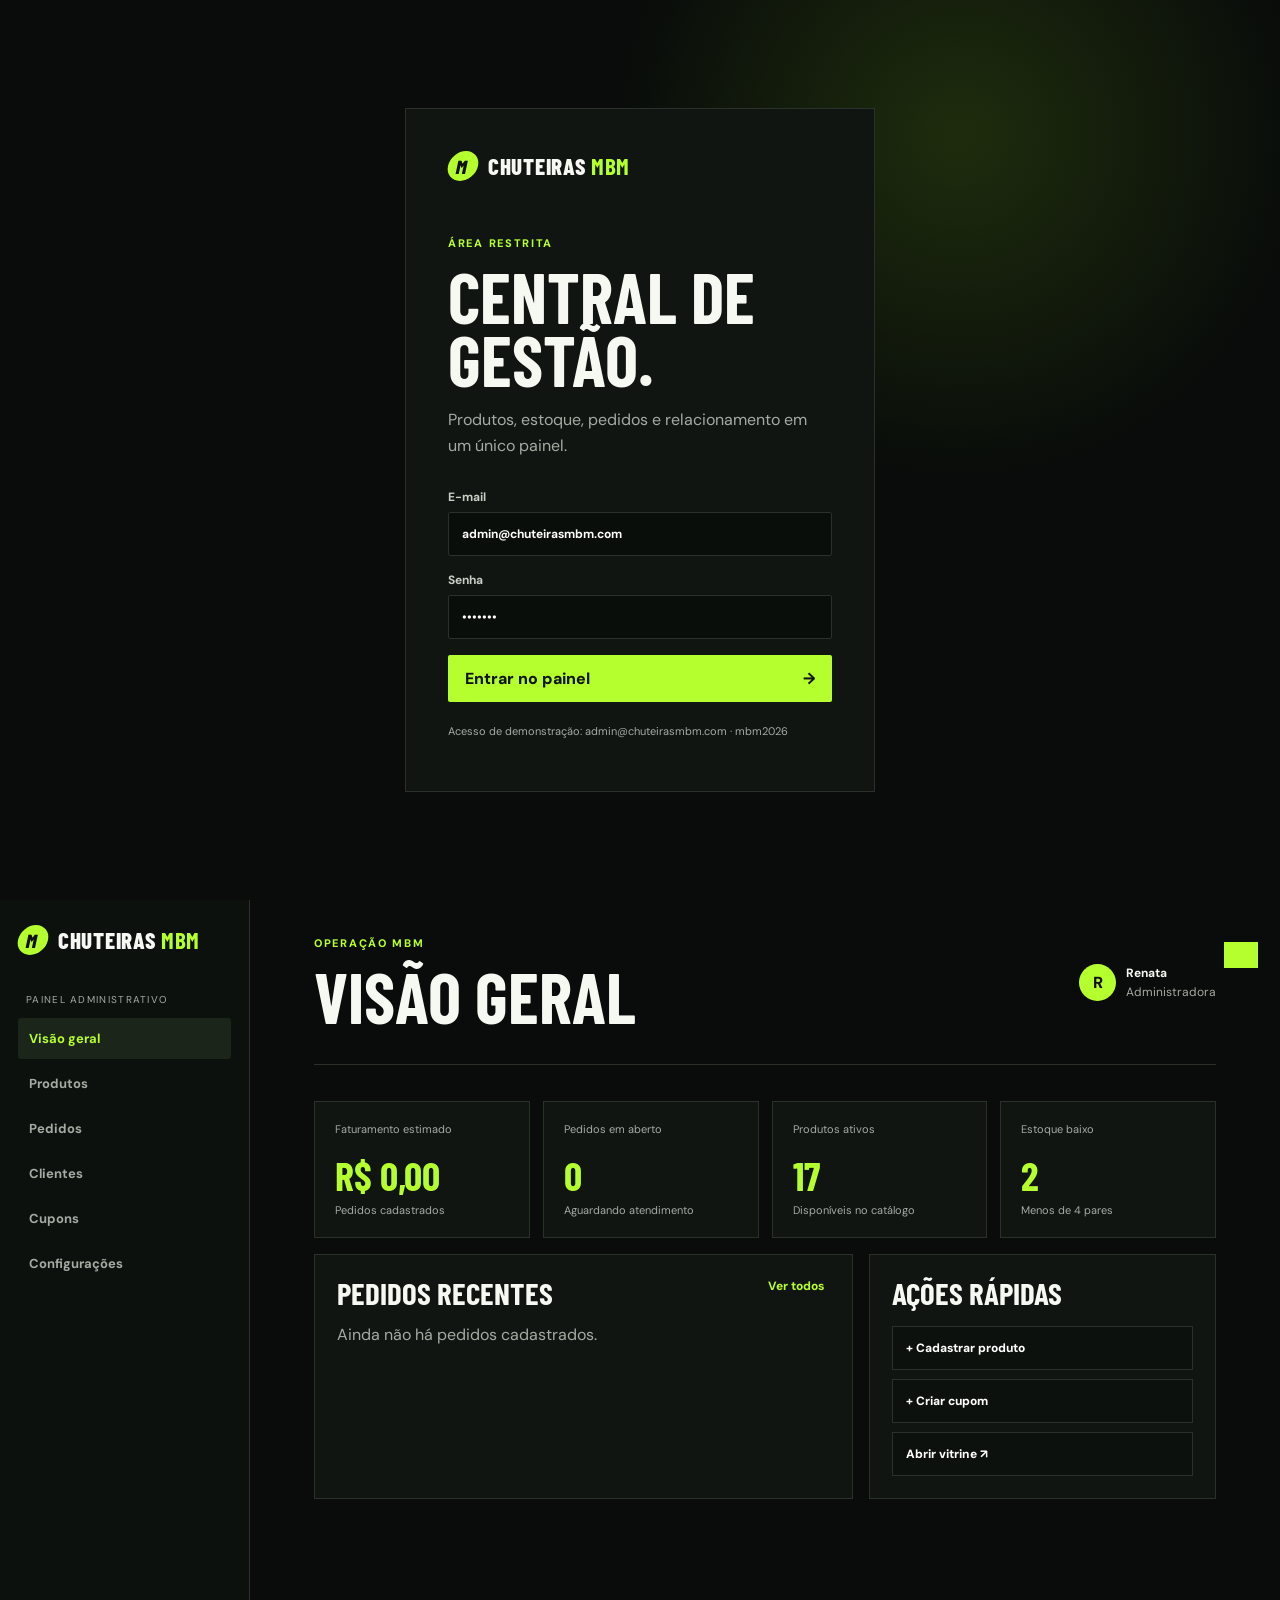
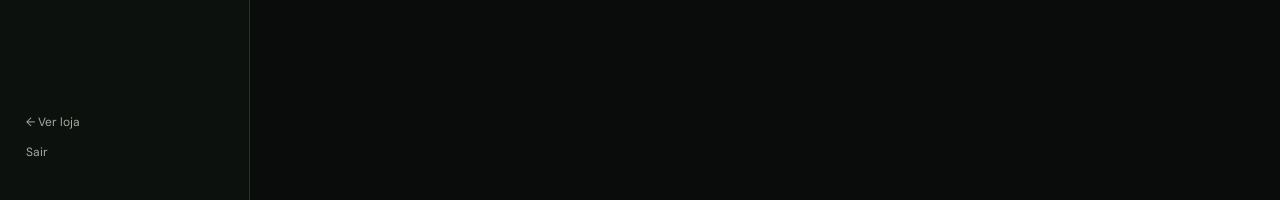
==== admin.html @ 7093aa59 "Conecta a área administrativa à vitrine" ====
<!doctype html>
<html lang="pt-BR">
<head>
  <meta charset="utf-8">
  <meta name="viewport" content="width=device-width, initial-scale=1">
  <meta name="description" content="Painel administrativo da CHUTEIRAS MBM.">
  <title>Admin | CHUTEIRAS MBM</title>
  <link rel="stylesheet" href="style.css">
  <link rel="stylesheet" href="admin.css"><link rel="stylesheet" href="catalog-shared.css">
</head>
<body class="admin-body">
  <main id="admin-login" class="admin-login">
    <section class="login-card">
      <a class="brand" href="index.html"><span class="brand-mark">M</span><span>CHUTEIRAS <b>MBM</b></span></a>
      <p class="eyebrow">ÁREA RESTRITA</p><h1>Central de gestão.</h1>
      <p>Produtos, estoque, pedidos e relacionamento em um único painel.</p>
      <form id="login-form" class="login-form">
        <label>E-mail<input id="admin-email" type="email" value="admin@chuteirasmbm.com" required></label>
        <label>Senha<input id="admin-password" type="password" value="mbm2026" required></label>
        <button class="button primary" type="submit">Entrar no painel <span>→</span></button>
      </form>
      <p class="admin-note">Acesso de demonstração: admin@chuteirasmbm.com · mbm2026</p>
    </section>
  </main>
  <div id="admin-app" class="admin-app" hidden>
    <aside class="admin-sidebar">
      <a class="brand" href="index.html"><span class="brand-mark">M</span><span>CHUTEIRAS <b>MBM</b></span></a>
      <p class="workspace-label">PAINEL ADMINISTRATIVO</p>
      <nav class="admin-nav" aria-label="Menu administrativo">
        <button class="active" data-view="dashboard">Visão geral</button><button data-view="products">Produtos</button><button data-view="orders">Pedidos</button><button data-view="customers">Clientes</button><button data-view="coupons">Cupons</button><button data-view="settings">Configurações</button>
      </nav>
      <div class="admin-sidebar-bottom"><a href="index.html">← Ver loja</a><button id="logout" type="button">Sair</button></div>
    </aside>
    <section class="admin-main">
      <header class="admin-header"><div><p class="eyebrow">OPERAÇÃO MBM</p><h1 id="admin-title">Visão geral</h1></div><div class="admin-profile"><span>R</span><div><strong>Renata</strong><small>Administradora</small></div></div></header>
      <section id="view-dashboard" class="admin-view active">
        <div class="metric-grid"><article><span>Faturamento estimado</span><strong id="metric-revenue">R$ 0,00</strong><small>Pedidos cadastrados</small></article><article><span>Pedidos em aberto</span><strong id="metric-orders">0</strong><small>Aguardando atendimento</small></article><article><span>Produtos ativos</span><strong id="metric-products">0</strong><small>Disponíveis no catálogo</small></article><article><span>Estoque baixo</span><strong id="metric-stock">0</strong><small>Menos de 4 pares</small></article></div>
        <div class="admin-columns"><section class="admin-card"><div class="card-title"><h2>Pedidos recentes</h2><button class="text-button" data-go="orders">Ver todos</button></div><div id="recent-orders"></div></section><section class="admin-card"><div class="card-title"><h2>Ações rápidas</h2></div><div class="quick-actions"><button data-go="products">+ Cadastrar produto</button><button data-go="coupons">+ Criar cupom</button><a href="index.html">Abrir vitrine ↗</a></div></section></div>
      </section>
      <section id="view-products" class="admin-view"><div class="view-toolbar"><div><h2>Catálogo e estoque</h2><p>Cadastre, atualize e controle a disponibilidade dos modelos.</p></div><button id="open-product-form" class="button primary">+ Novo produto</button></div><div id="product-form-wrap" class="form-panel" hidden><form id="product-form" class="admin-form"><input id="product-id" type="hidden"><label>Nome do produto<input id="product-name" required></label><label>Marca<select id="product-brand" required><option>Nike</option><option>Adidas</option><option>Puma</option><option>Mizuno</option><option>New Balance</option></select></label><label>Modalidade<select id="product-category" required><option>Campo</option><option>Fut7</option><option>Futsal</option></select></label><label>Preço (R$)<input id="product-price" type="number" step="0.01" min="0" required></label><label>Estoque<input id="product-stock" type="number" min="0" required></label><label>Imagem (URL)<input id="product-image" type="url" placeholder="https://..."></label><label class="form-full">Descrição<textarea id="product-description" rows="3"></textarea></label><div class="form-actions form-full"><button type="button" id="cancel-product" class="button">Cancelar</button><button class="button primary" type="submit">Salvar produto</button></div></form></div><div class="table-card"><div class="table-tools"><input id="admin-product-search" type="search" placeholder="Buscar produto"><span id="admin-product-count"></span></div><div class="table-scroll"><table><thead><tr><th>Produto</th><th>Marca</th><th>Categoria</th><th>Preço</th><th>Estoque</th><th>Status</th><th></th></tr></thead><tbody id="admin-products-table"></tbody></table></div></div></section>
      <section id="view-orders" class="admin-view"><div class="view-toolbar"><div><h2>Pedidos</h2><p>Atualize o andamento do atendimento e entrega.</p></div><button id="new-order" class="button primary">+ Pedido manual</button></div><div class="table-card"><div class="table-scroll"><table><thead><tr><th>Pedido</th><th>Cliente</th><th>Itens</th><th>Total</th><th>Status</th><th>Data</th></tr></thead><tbody id="orders-table"></tbody></table></div></div></section>
      <section id="view-customers" class="admin-view"><div class="view-toolbar"><div><h2>Clientes</h2><p>Base de relacionamento e histórico de pedidos.</p></div></div><div id="customers-grid" class="customer-grid"></div></section>
      <section id="view-coupons" class="admin-view"><div class="view-toolbar"><div><h2>Cupons</h2><p>Crie incentivos de venda para a sua loja.</p></div><button id="open-coupon-form" class="button primary">+ Novo cupom</button></div><div id="coupon-form-wrap" class="form-panel" hidden><form id="coupon-form" class="admin-form compact"><label>Código<input id="coupon-code" placeholder="MBM10" required></label><label>Desconto (%)<input id="coupon-discount" type="number" min="1" max="100" required></label><label>Validade<input id="coupon-validity" type="date" required></label><div class="form-actions"><button class="button primary" type="submit">Criar cupom</button></div></form></div><div id="coupons-grid" class="coupon-grid"></div></section>
      <section id="view-settings" class="admin-view"><div class="view-toolbar"><div><h2>Configurações da loja</h2><p>Informações usadas no atendimento pelo WhatsApp.</p></div></div><div class="form-panel settings-panel"><form id="settings-form" class="admin-form"><label>Nome da loja<input id="setting-store-name" required></label><label>WhatsApp (somente números)<input id="setting-whatsapp" inputmode="numeric" required></label><label class="form-full">Mensagem de atendimento<textarea id="setting-message" rows="3" required></textarea></label><div class="form-actions form-full"><button class="button primary" type="submit">Salvar configurações</button></div></form></div></section>
    </section>
  </div>
  <div id="toast" class="admin-toast" role="status"></div>
  <script src="products.js"></script><script src="catalog.js"></script><script src="admin.js"></script>
</body>
</html>
---- style.css ----
@import url('https://fonts.googleapis.com/css2?family=Barlow+Condensed:wght@500;600;700;800&family=DM+Sans:wght@400;500;600;700&display=swap');
:root{--black:#070908;--panel:#111512;--line:#293129;--lime:#b5ff2e;--white:#f6f8f2;--muted:#a5aba2}*{box-sizing:border-box}html{scroll-behavior:smooth}body{margin:0;background:var(--black);color:var(--white);font-family:'DM Sans',sans-serif}.topbar{position:sticky;top:0;z-index:10;height:76px;padding:0 clamp(20px,6vw,88px);display:flex;align-items:center;gap:30px;background:rgba(7,9,8,.88);backdrop-filter:blur(15px);border-bottom:1px solid #1c221d}.brand{display:flex;align-items:center;gap:10px;color:var(--white);font-family:'Barlow Condensed';font-weight:800;font-size:23px;letter-spacing:.7px;text-decoration:none;white-space:nowrap}.brand b{color:var(--lime)}.brand-mark{width:30px;height:30px;display:grid;place-items:center;background:var(--lime);color:#111;border-radius:50%;font-size:19px;transform:skew(-12deg)}nav{display:flex;gap:26px;margin-left:auto}nav a{color:var(--muted);text-decoration:none;font-size:14px;font-weight:600}nav a:hover{color:var(--lime)}button,input,select{font:inherit}.menu-toggle{display:none}.cart-button{border:1px solid var(--line);background:transparent;color:var(--white);padding:10px 13px;border-radius:99px;cursor:pointer;font-size:13px}.cart-button span{display:inline-grid;place-items:center;min-width:19px;height:19px;margin-left:4px;border-radius:50%;color:#10140e;background:var(--lime);font-weight:800}.hero{min-height:610px;position:relative;display:flex;align-items:center;padding:80px clamp(20px,10vw,160px);background:linear-gradient(90deg,#070908 8%,rgba(7,9,8,.72) 47%,rgba(7,9,8,.16)),url('https://images.unsplash.com/photo-1579952363873-27f3bade9f55?auto=format&fit=crop&w=2000&q=90') center/cover}.hero-content{max-width:680px}.eyebrow{color:var(--lime);font-weight:800;letter-spacing:1.7px;font-size:11px;margin:0 0 15px}.hero h1,.section h2{font-family:'Barlow Condensed';text-transform:uppercase;line-height:.9;margin:0}.hero h1{font-size:clamp(57px,8vw,112px);letter-spacing:-1.8px}.hero-copy{max-width:460px;line-height:1.6;color:#d2d7ce;margin:25px 0}.button{border:0;border-radius:2px;cursor:pointer;padding:13px 17px;font-weight:800;transition:transform .2s,background .2s}.button:hover{transform:translateY(-2px)}.primary{background:var(--lime);color:#10140e;text-decoration:none;display:inline-flex;gap:22px;align-items:center}.hero-note{position:absolute;right:25px;bottom:14px;color:#d0d5cb;font-size:10px;max-width:250px;text-align:right}.section{padding:100px clamp(20px,8vw,120px)}.section-heading{display:flex;justify-content:space-between;align-items:end;margin-bottom:35px}.section h2{font-size:clamp(42px,5.5vw,76px)}.mode-grid{display:grid;grid-template-columns:repeat(3,1fr);gap:1px;background:var(--line)}.mode-card{min-height:220px;padding:28px;border:0;background:var(--panel);color:var(--white);text-align:left;cursor:pointer;transition:background .25s}.mode-card:hover{background:#1b211d}.mode-card strong{display:block;color:var(--lime);font-size:12px;margin-bottom:62px}.mode-card span{font-family:'Barlow Condensed';display:block;text-transform:uppercase;font-size:40px;font-weight:700}.mode-card small{color:var(--muted);font-size:12px}.catalog{background:#0b0e0c}.filters{display:grid;grid-template-columns:2fr 1fr 1fr 1fr;gap:10px}.filters input,.filters select{width:100%;border:1px solid var(--line);border-radius:2px;background:#101410;color:var(--white);padding:13px;outline:none}.filters input:focus,.filters select:focus{border-color:var(--lime)}.search{position:relative}.search span{position:absolute;top:10px;left:12px;color:var(--lime);font-size:22px}.search input{padding-left:35px}.result-count{color:var(--muted);font-size:13px;margin:20px 0}.product-grid{display:grid;grid-template-columns:repeat(4,1fr);gap:16px}.product-card{background:#111512;min-width:0}.image-button{height:245px;width:100%;border:0;background:#e9ede5;cursor:pointer;overflow:hidden;padding:0}.image-button img{width:100%;height:100%;object-fit:cover;mix-blend-mode:multiply;transition:transform .35s}.product-card:hover img{transform:scale(1.06)}.product-info{padding:16px}.tag{font-size:10px;font-weight:800;letter-spacing:1px;color:var(--lime);text-transform:uppercase;margin:0 0 8px}.product-info h3{font-family:'Barlow Condensed';font-size:24px;line-height:.95;margin:0;min-height:48px}.price{font-size:17px;font-weight:800;margin:16px 0}.add{width:100%;border:1px solid #3b443c;color:var(--white);background:transparent;display:flex;justify-content:space-between}.add:hover{border-color:var(--lime);color:var(--lime)}.about{background:var(--lime);color:#10140e;max-width:none}.about .eyebrow{color:#3a4e0a}.about h2{max-width:700px}.about p:last-child{max-width:510px;line-height:1.6}.whatsapp-float{position:fixed;bottom:22px;right:22px;z-index:7;background:#25d366;color:#06130a;padding:12px 16px;border-radius:99px;text-decoration:none;font-weight:800;font-size:13px;box-shadow:0 8px 24px #0007}.cart-drawer{z-index:20;position:fixed;top:0;right:0;width:min(440px,100%);height:100dvh;padding:24px;background:#101410;transform:translateX(100%);transition:transform .25s;display:flex;flex-direction:column}.cart-drawer.open{transform:none}.overlay{display:none;position:fixed;z-index:15;inset:0;background:#000a}.overlay.open{display:block}.cart-head{display:flex;align-items:center;justify-content:space-between;border-bottom:1px solid var(--line);padding-bottom:18px}.cart-head h2{font-family:'Barlow Condensed';font-size:34px;text-transform:uppercase;margin:0}.cart-head button,.dialog-close{border:0;background:none;color:var(--white);font-size:30px;cursor:pointer}.cart-item{display:flex;gap:13px;padding:15px 0;border-bottom:1px solid var(--line)}.cart-item img{width:78px;height:70px;object-fit:cover;background:#eee}.cart-item h3{font-family:'Barlow Condensed';font-size:19px;line-height:1;margin:0}.cart-item p{margin:7px 0;font-size:13px}.quantity{display:flex;gap:9px;align-items:center}.quantity button{background:transparent;border:1px solid var(--line);color:var(--white);cursor:pointer;width:25px;height:24px}.quantity .remove{width:auto;padding:0 6px;margin-left:8px;color:#ff9c9c}.cart-footer{margin-top:auto;padding-top:18px;border-top:1px solid var(--line)}.cart-footer p{display:flex;justify-content:space-between}.cart-footer button{width:100%}.empty{color:var(--muted)}dialog{max-width:900px;width:calc(100% - 35px);padding:0;border:1px solid var(--line);background:#111512;color:var(--white)}dialog::backdrop{background:#000b}.dialog-close{position:absolute;right:10px;top:5px;z-index:1}.dialog-image{width:50%;height:500px;object-fit:cover;float:left;background:#eee}.dialog-info{padding:45px 35px;margin-left:50%;min-height:500px}.dialog-info h2{font-family:'Barlow Condensed';font-size:43px;line-height:.94;text-transform:uppercase;margin:0}.dialog-info p:not(.tag):not(.price){line-height:1.55;color:#cdd3ca}.sizes{display:flex;gap:7px;flex-wrap:wrap}.sizes span{padding:7px 10px;border:1px solid var(--line);font-size:12px}@media(max-width:900px){.product-grid{grid-template-columns:repeat(3,1fr)}.filters{grid-template-columns:repeat(2,1fr)}}@media(max-width:680px){.topbar{height:64px;padding:0 18px;gap:11px}.brand{font-size:19px}.brand-mark{width:25px;height:25px;font-size:16px}.menu-toggle{display:block;margin-left:auto;background:transparent;border:0;color:var(--white);font-size:12px}nav{display:none;position:absolute;top:64px;left:0;right:0;margin:0;padding:16px 20px;background:#101410;border-bottom:1px solid var(--line);flex-direction:column;gap:15px}nav.open{display:flex}.cart-button{font-size:0;padding:8px}.cart-button span{font-size:12px;margin:0}.hero{min-height:600px;padding:70px 24px;background:linear-gradient(90deg,#070908 12%,rgba(7,9,8,.56)),url('https://images.unsplash.com/photo-1579952363873-27f3bade9f55?auto=format&fit=crop&w=1200&q=85') center/cover}.hero h1{font-size:66px}.section{padding:65px 20px}.mode-grid{grid-template-columns:1fr}.mode-card{min-height:130px}.mode-card strong{margin-bottom:23px}.section-heading{display:block}.filters{grid-template-columns:1fr}.product-grid{grid-template-columns:repeat(2,1fr);gap:9px}.image-button{height:155px}.product-info{padding:12px}.product-info h3{font-size:20px;min-height:58px}.price{font-size:15px;margin:12px 0}.whatsapp-float span{display:none}.dialog-image{width:100%;height:290px;float:none}.dialog-info{margin:0;min-height:0;padding:29px 24px}.dialog-info h2{font-size:35px}}
---- admin.css ----
:root{--adm-bg:#090c0a;--adm-panel:#111512;--adm-line:#293129;--adm-lime:#b5ff2e;--adm-muted:#a5aba2}.admin-body{background:var(--adm-bg)}.admin-login{min-height:100vh;display:grid;place-items:center;padding:24px;background:radial-gradient(circle at 75% 15%,#3e5e1266,transparent 28%),var(--adm-bg)}.login-card{width:min(470px,100%);padding:42px;background:var(--adm-panel);border:1px solid var(--adm-line)}.login-card .brand{margin-bottom:55px}.login-card h1,.admin-header h1{font-family:'Barlow Condensed';text-transform:uppercase;font-size:clamp(47px,7vw,70px);line-height:.9;margin:0}.login-card>p:not(.eyebrow):not(.admin-note){color:var(--adm-muted);line-height:1.6}.login-form{display:grid;gap:16px;margin-top:30px}.login-form label,.admin-form label{display:grid;gap:7px;font-size:12px;font-weight:700;color:#c8d0c5}.login-form input,.admin-form input,.admin-form select,.admin-form textarea,.table-tools input{width:100%;padding:13px;border:1px solid var(--adm-line);border-radius:2px;background:#0a0e0b;color:#fff;outline:none}.login-form input:focus,.admin-form input:focus,.admin-form select:focus,.admin-form textarea:focus,.table-tools input:focus{border-color:var(--adm-lime)}.login-form .button{justify-content:space-between}.admin-note{font-size:11px;color:var(--adm-muted);margin-top:22px}.admin-app{display:grid;grid-template-columns:250px 1fr;min-height:100vh}.admin-sidebar{position:sticky;top:0;height:100vh;padding:25px 18px;display:flex;flex-direction:column;background:#0d110e;border-right:1px solid var(--adm-line)}.workspace-label{font-size:10px;color:var(--adm-muted);letter-spacing:1.3px;margin:38px 8px 12px}.admin-nav{display:grid;gap:4px;margin:0}.admin-nav button{padding:12px 11px;border:0;background:transparent;color:var(--adm-muted);text-align:left;cursor:pointer;border-radius:3px;font-size:13px;font-weight:700}.admin-nav button:hover,.admin-nav button.active{background:#1b2519;color:var(--adm-lime)}.admin-sidebar-bottom{margin-top:auto;display:grid;gap:14px;padding:15px 8px}.admin-sidebar-bottom a,.admin-sidebar-bottom button{color:var(--adm-muted);font-size:12px;text-align:left;text-decoration:none;background:transparent;border:0;padding:0;cursor:pointer}.admin-main{min-width:0;padding:36px clamp(22px,5vw,80px) 70px}.admin-header{display:flex;justify-content:space-between;gap:20px;align-items:center;padding-bottom:36px;border-bottom:1px solid var(--adm-line)}.admin-profile{display:flex;align-items:center;gap:10px}.admin-profile>span{display:grid;place-items:center;width:37px;height:37px;border-radius:50%;background:var(--adm-lime);color:#111;font-weight:800}.admin-profile strong,.admin-profile small{display:block;font-size:12px}.admin-profile small{color:var(--adm-muted);margin-top:3px}.admin-view{display:none;padding-top:36px}.admin-view.active{display:block}.metric-grid{display:grid;grid-template-columns:repeat(4,1fr);gap:13px}.metric-grid article,.admin-card,.table-card,.form-panel,.customer-card,.coupon-card{background:var(--adm-panel);border:1px solid var(--adm-line)}.metric-grid article{padding:20px}.metric-grid span,.metric-grid small{display:block;color:var(--adm-muted);font-size:11px}.metric-grid strong{display:block;font-family:'Barlow Condensed';font-size:40px;line-height:1;margin:19px 0 8px;color:var(--adm-lime)}.admin-columns{display:grid;grid-template-columns:1.55fr 1fr;gap:16px;margin-top:16px}.admin-card{padding:22px}.card-title,.view-toolbar{display:flex;align-items:start;justify-content:space-between;gap:20px}.card-title h2,.view-toolbar h2{font-family:'Barlow Condensed';text-transform:uppercase;font-size:31px;line-height:1;margin:0}.text-button{background:none;border:0;color:var(--adm-lime);font-weight:800;cursor:pointer;font-size:12px}.mini-order{display:flex;justify-content:space-between;gap:15px;padding:15px 0;border-bottom:1px solid var(--adm-line);font-size:12px}.mini-order:last-child{border:0}.mini-order strong,.mini-order span,.mini-order b,.mini-order em{display:block}.mini-order span{color:var(--adm-muted);font-size:11px;margin-top:4px}.mini-order>div:last-child{text-align:right}.mini-order b{font-size:12px}.status{display:inline-block;margin-top:6px;padding:4px 7px;border-radius:99px;font-size:10px;font-style:normal;font-weight:800;background:#1c281b;color:#c7ff69}.status.em-separacao{background:#203036;color:#8bd9ff}.status.enviado{background:#262230;color:#d4b6ff}.status.cancelado,.status.inactive{background:#351d1d;color:#ffaaaa}.quick-actions{display:grid;gap:9px;margin-top:18px}.quick-actions>*{padding:13px;border:1px solid var(--adm-line);background:#0d110e;color:#fff;text-decoration:none;text-align:left;font-size:12px;font-weight:800;cursor:pointer}.quick-actions>*:hover{border-color:var(--adm-lime);color:var(--adm-lime)}.view-toolbar{margin-bottom:22px}.view-toolbar p{margin:6px 0 0;color:var(--adm-muted);font-size:13px}.form-panel{padding:21px;margin-bottom:16px}.admin-form{display:grid;grid-template-columns:repeat(3,1fr);gap:14px}.admin-form label.form-full,.form-full{grid-column:1/-1}.form-actions{display:flex;gap:10px;justify-content:flex-end}.form-actions>.button:not(.primary){background:transparent;color:#fff;border:1px solid var(--adm-line)}.table-tools{padding:15px;border-bottom:1px solid var(--adm-line);display:flex;justify-content:space-between;align-items:center;gap:15px}.table-tools input{max-width:330px}.table-tools span{color:var(--adm-muted);font-size:12px}.table-scroll{overflow:auto}table{width:100%;border-collapse:collapse;font-size:12px;min-width:760px}th,td{padding:14px 16px;text-align:left;border-bottom:1px solid var(--adm-line)}th{color:var(--adm-muted);font-size:10px;text-transform:uppercase;letter-spacing:1px}td{color:#dfe5db}.table-product{display:flex;align-items:center;gap:10px}.table-product img{width:37px;height:34px;object-fit:cover;background:#edf0e9}.low-stock{color:#ffb2a4}.icon-button{border:1px solid var(--adm-line);background:transparent;color:var(--adm-lime);font-size:11px;padding:7px 9px;cursor:pointer}.order-status{background:#0b0e0c;border:1px solid var(--adm-line);color:#fff;padding:7px;font-size:11px}.customer-grid,.coupon-grid{display:grid;grid-template-columns:repeat(3,1fr);gap:14px}.customer-card{display:flex;align-items:center;gap:13px;padding:20px}.customer-card>span{display:grid;place-items:center;width:42px;height:42px;border-radius:50%;background:#25311e;color:var(--adm-lime);font-weight:800}.customer-card h3{font-family:'Barlow Condensed';font-size:24px;line-height:1;margin:0}.customer-card p,.customer-card strong{display:block;font-size:11px;margin:6px 0 0;color:var(--adm-muted)}.customer-card strong{color:#fff}.coupon-card{padding:21px}.coupon-card p{font-size:10px;color:var(--adm-lime);font-weight:800;margin:0 0 20px}.coupon-card h3{font-family:'Barlow Condensed';font-size:31px;letter-spacing:1px;margin:0}.coupon-card strong,.coupon-card span{display:block;margin-top:7px}.coupon-card span{font-size:11px;color:var(--adm-muted)}.coupon-card button{margin-top:20px;padding:8px 10px;background:transparent;border:1px solid var(--adm-line);color:#fff;font-size:11px;cursor:pointer}.admin-toast{position:fixed;bottom:22px;right:22px;background:var(--adm-lime);color:#111;padding:13px 17px;font-weight:800;font-size:12px;transform:translateY(90px);transition:.25s;z-index:30}.admin-toast.show{transform:none}@media(max-width:1050px){.metric-grid{grid-template-columns:repeat(2,1fr)}.customer-grid,.coupon-grid{grid-template-columns:repeat(2,1fr)}}@media(max-width:760px){.admin-app{grid-template-columns:1fr}.admin-sidebar{position:relative;height:auto;padding:18px}.admin-sidebar .brand{font-size:20px}.workspace-label{margin:20px 0 8px}.admin-nav{grid-template-columns:repeat(3,1fr)}.admin-nav button{font-size:11px;padding:9px 6px}.admin-sidebar-bottom{display:flex;margin-top:18px;padding:0}.admin-main{padding:28px 18px 60px}.admin-header{padding-bottom:25px}.admin-profile{display:none}.metric-grid,.admin-columns,.customer-grid,.coupon-grid{grid-template-columns:1fr}.admin-form{grid-template-columns:1fr}.view-toolbar{display:block}.view-toolbar .button{margin-top:15px}.login-card{padding:28px 22px}.admin-login{padding:15px}}
---- catalog-shared.css ----
.stock-label{margin:-7px 0 13px;color:#a5aba2;font-size:12px}.table-actions{display:flex;flex-wrap:wrap;gap:6px}.icon-button.danger{color:#ffadad;border-color:#6f3030}.icon-button.danger:hover{color:#fff;background:#6f3030}@media(max-width:680px){.table-actions{min-width:205px}.table-actions .icon-button{font-size:11px;padding:6px}}
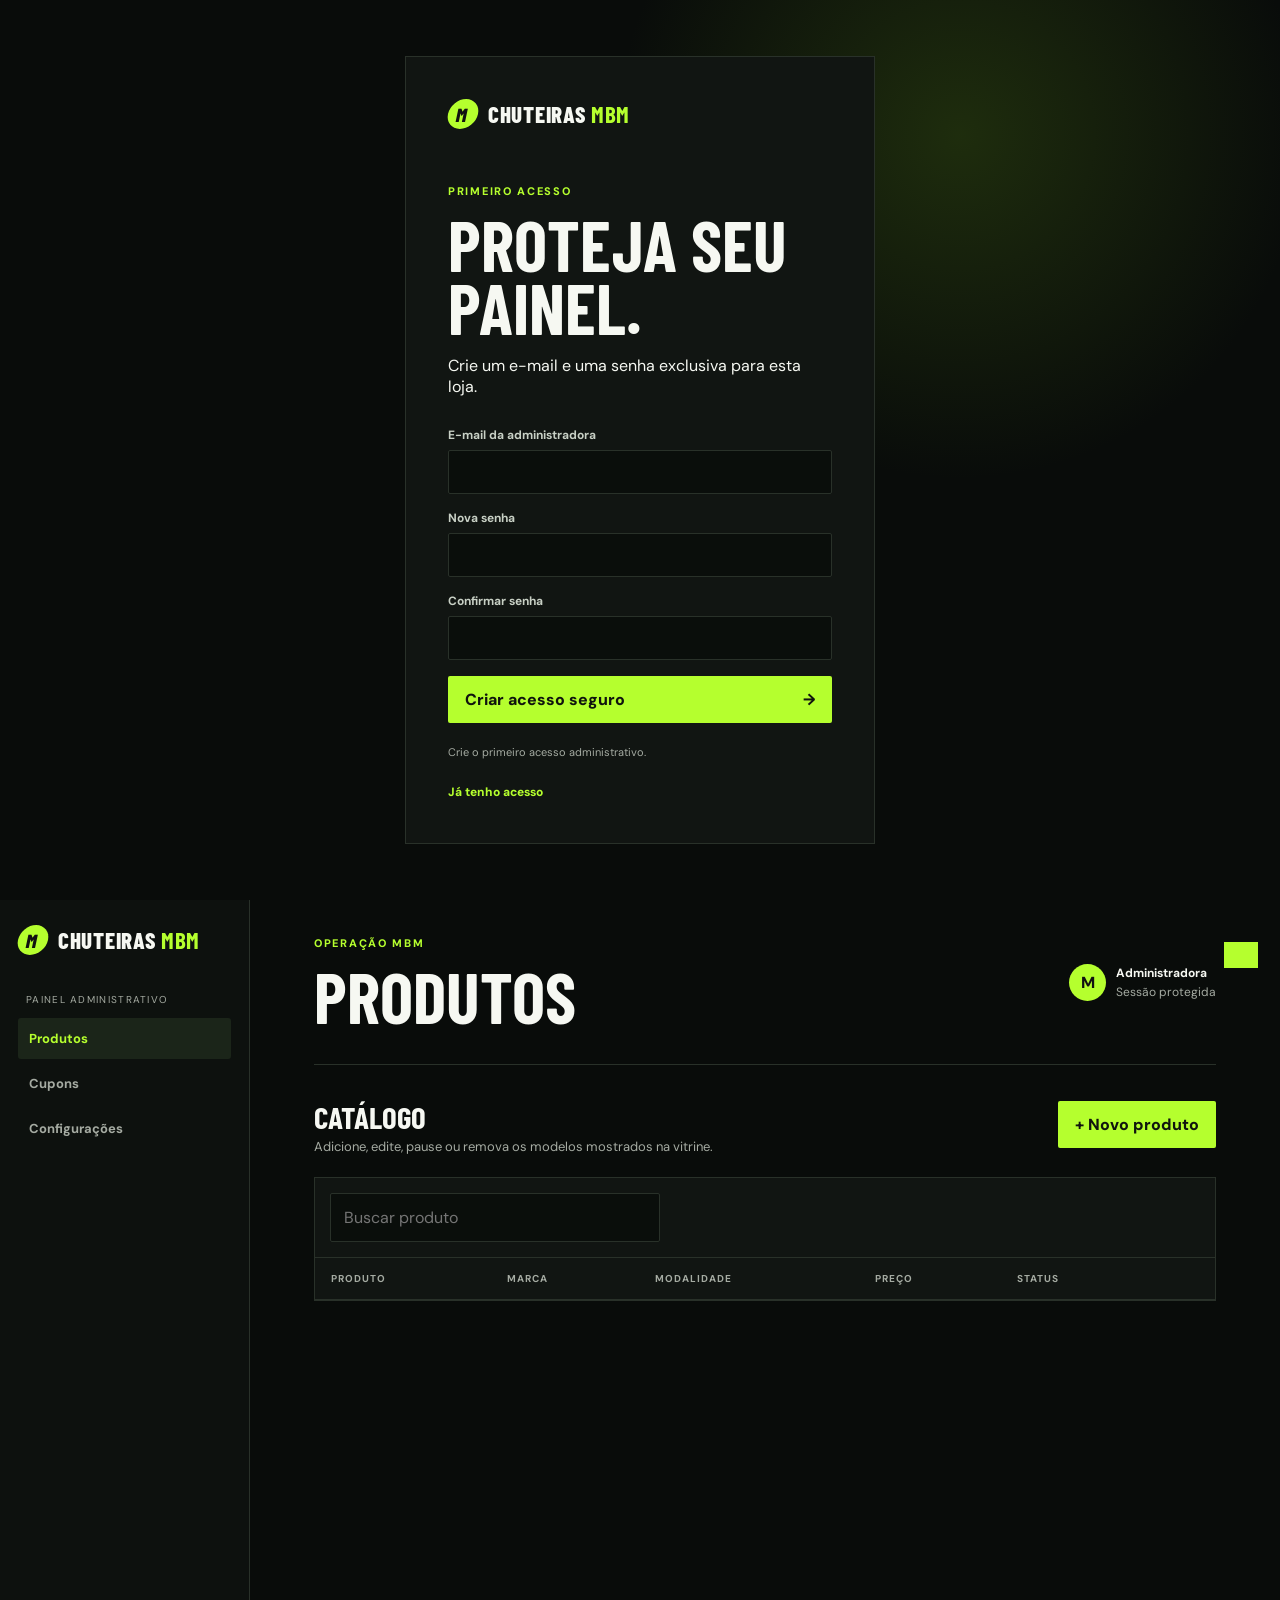
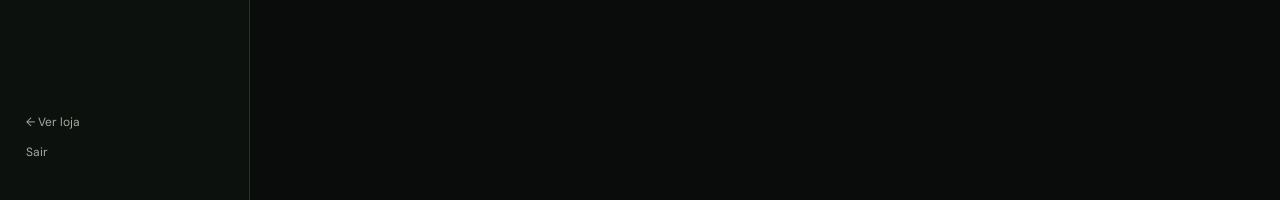
==== commit 0ece9b2e: "Atualiza admin, PWA e ícone MBM" ====
--- a/admin.html
+++ b/admin.html
@@ -1,50 +1,23 @@
 <!doctype html>
 <html lang="pt-BR">
 <head>
-  <meta charset="utf-8">
-  <meta name="viewport" content="width=device-width, initial-scale=1">
-  <meta name="description" content="Painel administrativo da CHUTEIRAS MBM.">
+  <meta charset="utf-8"><meta name="viewport" content="width=device-width, initial-scale=1">
+  <meta name="theme-color" content="#070908"><meta name="robots" content="noindex">
   <title>Admin | CHUTEIRAS MBM</title>
-  <link rel="stylesheet" href="style.css">
-  <link rel="stylesheet" href="admin.css"><link rel="stylesheet" href="catalog-shared.css">
+  <link rel="manifest" href="manifest.webmanifest"><link rel="icon" type="image/png" href="pwa-icon.png"><link rel="apple-touch-icon" href="pwa-icon.png">
+  <link rel="stylesheet" href="style.css"><link rel="stylesheet" href="admin.css"><link rel="stylesheet" href="catalog-shared.css"><link rel="stylesheet" href="admin-enhancements.css">
 </head>
 <body class="admin-body">
-  <main id="admin-login" class="admin-login">
-    <section class="login-card">
-      <a class="brand" href="index.html"><span class="brand-mark">M</span><span>CHUTEIRAS <b>MBM</b></span></a>
-      <p class="eyebrow">ÁREA RESTRITA</p><h1>Central de gestão.</h1>
-      <p>Produtos, estoque, pedidos e relacionamento em um único painel.</p>
-      <form id="login-form" class="login-form">
-        <label>E-mail<input id="admin-email" type="email" value="admin@chuteirasmbm.com" required></label>
-        <label>Senha<input id="admin-password" type="password" value="mbm2026" required></label>
-        <button class="button primary" type="submit">Entrar no painel <span>→</span></button>
-      </form>
-      <p class="admin-note">Acesso de demonstração: admin@chuteirasmbm.com · mbm2026</p>
-    </section>
-  </main>
-  <div id="admin-app" class="admin-app" hidden>
-    <aside class="admin-sidebar">
-      <a class="brand" href="index.html"><span class="brand-mark">M</span><span>CHUTEIRAS <b>MBM</b></span></a>
-      <p class="workspace-label">PAINEL ADMINISTRATIVO</p>
-      <nav class="admin-nav" aria-label="Menu administrativo">
-        <button class="active" data-view="dashboard">Visão geral</button><button data-view="products">Produtos</button><button data-view="orders">Pedidos</button><button data-view="customers">Clientes</button><button data-view="coupons">Cupons</button><button data-view="settings">Configurações</button>
-      </nav>
-      <div class="admin-sidebar-bottom"><a href="index.html">← Ver loja</a><button id="logout" type="button">Sair</button></div>
-    </aside>
-    <section class="admin-main">
-      <header class="admin-header"><div><p class="eyebrow">OPERAÇÃO MBM</p><h1 id="admin-title">Visão geral</h1></div><div class="admin-profile"><span>R</span><div><strong>Renata</strong><small>Administradora</small></div></div></header>
-      <section id="view-dashboard" class="admin-view active">
-        <div class="metric-grid"><article><span>Faturamento estimado</span><strong id="metric-revenue">R$ 0,00</strong><small>Pedidos cadastrados</small></article><article><span>Pedidos em aberto</span><strong id="metric-orders">0</strong><small>Aguardando atendimento</small></article><article><span>Produtos ativos</span><strong id="metric-products">0</strong><small>Disponíveis no catálogo</small></article><article><span>Estoque baixo</span><strong id="metric-stock">0</strong><small>Menos de 4 pares</small></article></div>
-        <div class="admin-columns"><section class="admin-card"><div class="card-title"><h2>Pedidos recentes</h2><button class="text-button" data-go="orders">Ver todos</button></div><div id="recent-orders"></div></section><section class="admin-card"><div class="card-title"><h2>Ações rápidas</h2></div><div class="quick-actions"><button data-go="products">+ Cadastrar produto</button><button data-go="coupons">+ Criar cupom</button><a href="index.html">Abrir vitrine ↗</a></div></section></div>
-      </section>
-      <section id="view-products" class="admin-view"><div class="view-toolbar"><div><h2>Catálogo e estoque</h2><p>Cadastre, atualize e controle a disponibilidade dos modelos.</p></div><button id="open-product-form" class="button primary">+ Novo produto</button></div><div id="product-form-wrap" class="form-panel" hidden><form id="product-form" class="admin-form"><input id="product-id" type="hidden"><label>Nome do produto<input id="product-name" required></label><label>Marca<select id="product-brand" required><option>Nike</option><option>Adidas</option><option>Puma</option><option>Mizuno</option><option>New Balance</option></select></label><label>Modalidade<select id="product-category" required><option>Campo</option><option>Fut7</option><option>Futsal</option></select></label><label>Preço (R$)<input id="product-price" type="number" step="0.01" min="0" required></label><label>Estoque<input id="product-stock" type="number" min="0" required></label><label>Imagem (URL)<input id="product-image" type="url" placeholder="https://..."></label><label class="form-full">Descrição<textarea id="product-description" rows="3"></textarea></label><div class="form-actions form-full"><button type="button" id="cancel-product" class="button">Cancelar</button><button class="button primary" type="submit">Salvar produto</button></div></form></div><div class="table-card"><div class="table-tools"><input id="admin-product-search" type="search" placeholder="Buscar produto"><span id="admin-product-count"></span></div><div class="table-scroll"><table><thead><tr><th>Produto</th><th>Marca</th><th>Categoria</th><th>Preço</th><th>Estoque</th><th>Status</th><th></th></tr></thead><tbody id="admin-products-table"></tbody></table></div></div></section>
-      <section id="view-orders" class="admin-view"><div class="view-toolbar"><div><h2>Pedidos</h2><p>Atualize o andamento do atendimento e entrega.</p></div><button id="new-order" class="button primary">+ Pedido manual</button></div><div class="table-card"><div class="table-scroll"><table><thead><tr><th>Pedido</th><th>Cliente</th><th>Itens</th><th>Total</th><th>Status</th><th>Data</th></tr></thead><tbody id="orders-table"></tbody></table></div></div></section>
-      <section id="view-customers" class="admin-view"><div class="view-toolbar"><div><h2>Clientes</h2><p>Base de relacionamento e histórico de pedidos.</p></div></div><div id="customers-grid" class="customer-grid"></div></section>
-      <section id="view-coupons" class="admin-view"><div class="view-toolbar"><div><h2>Cupons</h2><p>Crie incentivos de venda para a sua loja.</p></div><button id="open-coupon-form" class="button primary">+ Novo cupom</button></div><div id="coupon-form-wrap" class="form-panel" hidden><form id="coupon-form" class="admin-form compact"><label>Código<input id="coupon-code" placeholder="MBM10" required></label><label>Desconto (%)<input id="coupon-discount" type="number" min="1" max="100" required></label><label>Validade<input id="coupon-validity" type="date" required></label><div class="form-actions"><button class="button primary" type="submit">Criar cupom</button></div></form></div><div id="coupons-grid" class="coupon-grid"></div></section>
-      <section id="view-settings" class="admin-view"><div class="view-toolbar"><div><h2>Configurações da loja</h2><p>Informações usadas no atendimento pelo WhatsApp.</p></div></div><div class="form-panel settings-panel"><form id="settings-form" class="admin-form"><label>Nome da loja<input id="setting-store-name" required></label><label>WhatsApp (somente números)<input id="setting-whatsapp" inputmode="numeric" required></label><label class="form-full">Mensagem de atendimento<textarea id="setting-message" rows="3" required></textarea></label><div class="form-actions form-full"><button class="button primary" type="submit">Salvar configurações</button></div></form></div></section>
-    </section>
-  </div>
-  <div id="toast" class="admin-toast" role="status"></div>
-  <script src="products.js"></script><script src="catalog.js"></script><script src="admin.js"></script>
-</body>
-</html>
+  <main id="admin-login" class="admin-login"><section class="login-card"><a class="brand" href="index.html"><span class="brand-mark">M</span><span>CHUTEIRAS <b>MBM</b></span></a>
+    <div id="login-view"><p class="eyebrow">ÁREA RESTRITA</p><h1>Acesse o painel.</h1><p>Use seu e-mail e senha de administradora.</p><form id="login-form" class="login-form"><label>E-mail<input id="admin-email" type="email" autocomplete="username" required></label><label>Senha<input id="admin-password" type="password" autocomplete="current-password" required></label><button class="button primary" type="submit">Entrar no painel <span>→</span></button></form><p id="login-feedback" class="admin-note" role="status"></p><button id="show-setup" class="login-link" type="button">Primeiro acesso? Criar acesso administrativo</button></div>
+    <div id="setup-view" hidden><p class="eyebrow">PRIMEIRO ACESSO</p><h1>Proteja seu painel.</h1><p>Crie um e-mail e uma senha exclusiva para esta loja.</p><form id="setup-form" class="login-form"><label>E-mail da administradora<input id="setup-email" type="email" autocomplete="email" required></label><label>Nova senha<input id="setup-password" type="password" minlength="8" autocomplete="new-password" required></label><label>Confirmar senha<input id="setup-password-confirm" type="password" minlength="8" autocomplete="new-password" required></label><button class="button primary" type="submit">Criar acesso seguro <span>→</span></button></form><p id="setup-feedback" class="admin-note" role="status">Use pelo menos 8 caracteres.</p><button id="show-login" class="login-link" type="button">Já tenho acesso</button></div>
+  </section></main>
+  <div id="admin-app" class="admin-app" hidden><aside class="admin-sidebar"><a class="brand" href="index.html"><span class="brand-mark">M</span><span>CHUTEIRAS <b>MBM</b></span></a><p class="workspace-label">PAINEL ADMINISTRATIVO</p><nav class="admin-nav" aria-label="Menu administrativo"><button class="active" data-view="products">Produtos</button><button data-view="coupons">Cupons</button><button data-view="settings">Configurações</button></nav><div class="admin-sidebar-bottom"><a href="index.html">← Ver loja</a><button id="logout" type="button">Sair</button></div></aside>
+    <section class="admin-main"><header class="admin-header"><div><p class="eyebrow">OPERAÇÃO MBM</p><h1 id="admin-title">Produtos</h1></div><div class="admin-profile"><span>M</span><div><strong id="admin-user-name">Administradora</strong><small>Sessão protegida</small></div></div></header>
+      <section id="view-products" class="admin-view active"><div class="view-toolbar"><div><h2>Catálogo</h2><p>Adicione, edite, pause ou remova os modelos mostrados na vitrine.</p></div><button id="open-product-form" class="button primary">+ Novo produto</button></div><div id="product-form-wrap" class="form-panel" hidden><form id="product-form" class="admin-form" enctype="multipart/form-data"><input id="product-id" type="hidden"><label>Nome do produto<input id="product-name" required></label><label>Marca<select id="product-brand" required><option>Nike</option><option>Adidas</option><option>Puma</option><option>Mizuno</option><option>New Balance</option></select></label><label>Modalidade<select id="product-category" required><option>Campo</option><option>Fut7</option><option>Futsal</option></select></label><label>Preço (R$)<input id="product-price" type="number" step="0.01" min="0" required></label><label class="image-upload-label">Imagem do produto<input id="product-image-file" type="file" accept="image/png,image/jpeg,image/webp" capture="environment"><span>Escolher foto</span><small>JPG, PNG ou WebP. A foto será otimizada automaticamente.</small></label><div class="image-preview" id="image-preview" hidden><img id="image-preview-img" alt="Prévia da chuteira"><button id="remove-image" type="button">Remover foto</button></div><label class="form-full">Descrição<textarea id="product-description" rows="3"></textarea></label><div class="form-actions form-full"><button type="button" id="cancel-product" class="button">Cancelar</button><button class="button primary" type="submit">Salvar produto</button></div></form></div><div class="table-card"><div class="table-tools"><input id="admin-product-search" type="search" placeholder="Buscar produto"><span id="admin-product-count"></span></div><div class="table-scroll"><table><thead><tr><th>Produto</th><th>Marca</th><th>Modalidade</th><th>Preço</th><th>Status</th><th></th></tr></thead><tbody id="admin-products-table"></tbody></table></div></div></section>
+      <section id="view-coupons" class="admin-view"><div class="view-toolbar"><div><h2>Cupons</h2><p>Crie descontos para a vitrine.</p></div><button id="open-coupon-form" class="button primary">+ Novo cupom</button></div><div id="coupon-form-wrap" class="form-panel" hidden><form id="coupon-form" class="admin-form compact"><label>Código<input id="coupon-code" placeholder="MBM10" required></label><label>Desconto (%)<input id="coupon-discount" type="number" min="1" max="100" required></label><label>Validade<input id="coupon-validity" type="date" required></label><div class="form-actions"><button class="button primary" type="submit">Criar cupom</button></div></form></div><div id="coupons-grid" class="coupon-grid"></div></section>
+      <section id="view-settings" class="admin-view"><div class="view-toolbar"><div><h2>Configurações</h2><p>Informações usadas no atendimento pelo WhatsApp.</p></div></div><div class="form-panel settings-panel"><form id="settings-form" class="admin-form"><label>Nome da loja<input id="setting-store-name" required></label><label>WhatsApp (somente números)<input id="setting-whatsapp" inputmode="numeric" required></label><label class="form-full">Mensagem de atendimento<textarea id="setting-message" rows="3" required></textarea></label><div class="form-actions form-full"><button class="button primary" type="submit">Salvar configurações</button></div></form></div><div class="form-panel settings-panel"><h2 class="settings-title">Alterar senha</h2><form id="password-form" class="admin-form"><label>Senha atual<input id="current-password" type="password" autocomplete="current-password" required></label><label>Nova senha<input id="new-password" type="password" minlength="8" autocomplete="new-password" required></label><label>Confirmar nova senha<input id="new-password-confirm" type="password" minlength="8" autocomplete="new-password" required></label><div class="form-actions form-full"><button class="button primary" type="submit">Atualizar senha</button></div></form></div></section>
+    </section></div>
+  <div id="toast" class="admin-toast" role="status" aria-live="polite"></div>
+  <script src="products.js"></script><script src="catalog.js"></script><script src="admin.js"></script><script>if('serviceWorker' in navigator){navigator.serviceWorker.register('sw.js');}</script>
+</body></html>
--- a/admin-enhancements.css
+++ b/admin-enhancements.css
@@ -0,0 +1 @@
+.login-link{margin-top:14px;padding:0;border:0;background:transparent;color:var(--adm-lime);font-size:12px;font-weight:800;cursor:pointer;text-align:left}.login-link:hover{text-decoration:underline}.image-upload-label{align-content:start}.image-upload-label input{position:absolute;width:1px;height:1px;opacity:0;pointer-events:none}.image-upload-label span{display:inline-flex;align-items:center;justify-content:center;min-height:46px;border:1px dashed var(--adm-lime);color:var(--adm-lime);font-size:13px;font-weight:800;cursor:pointer}.image-upload-label small{color:var(--adm-muted);font-weight:400;line-height:1.4}.image-upload-label:focus-within span{outline:2px solid #fff;outline-offset:2px}.image-preview{position:relative;min-height:118px;border:1px solid var(--adm-line);background:#0a0e0b;padding:8px}.image-preview img{display:block;width:100%;height:130px;object-fit:contain}.image-preview button{position:absolute;right:12px;top:12px;border:1px solid var(--adm-line);background:#0b0e0c;color:#fff;padding:7px 9px;font-size:11px;cursor:pointer}.table-actions{display:flex;gap:6px;flex-wrap:wrap}.settings-title{margin:0 0 18px;font-family:'Barlow Condensed';font-size:30px;text-transform:uppercase}.admin-form{align-items:start}.admin-form .image-upload-label{grid-column:span 2}.admin-form .image-preview{grid-column:span 1}@media(max-width:760px){.admin-nav{display:flex;overflow:auto;grid-template-columns:none;padding-bottom:4px}.admin-nav button{flex:0 0 auto}.admin-form .image-upload-label,.admin-form .image-preview{grid-column:auto}.table-actions{min-width:190px}.login-card{max-width:520px}.admin-header h1{font-size:46px}}
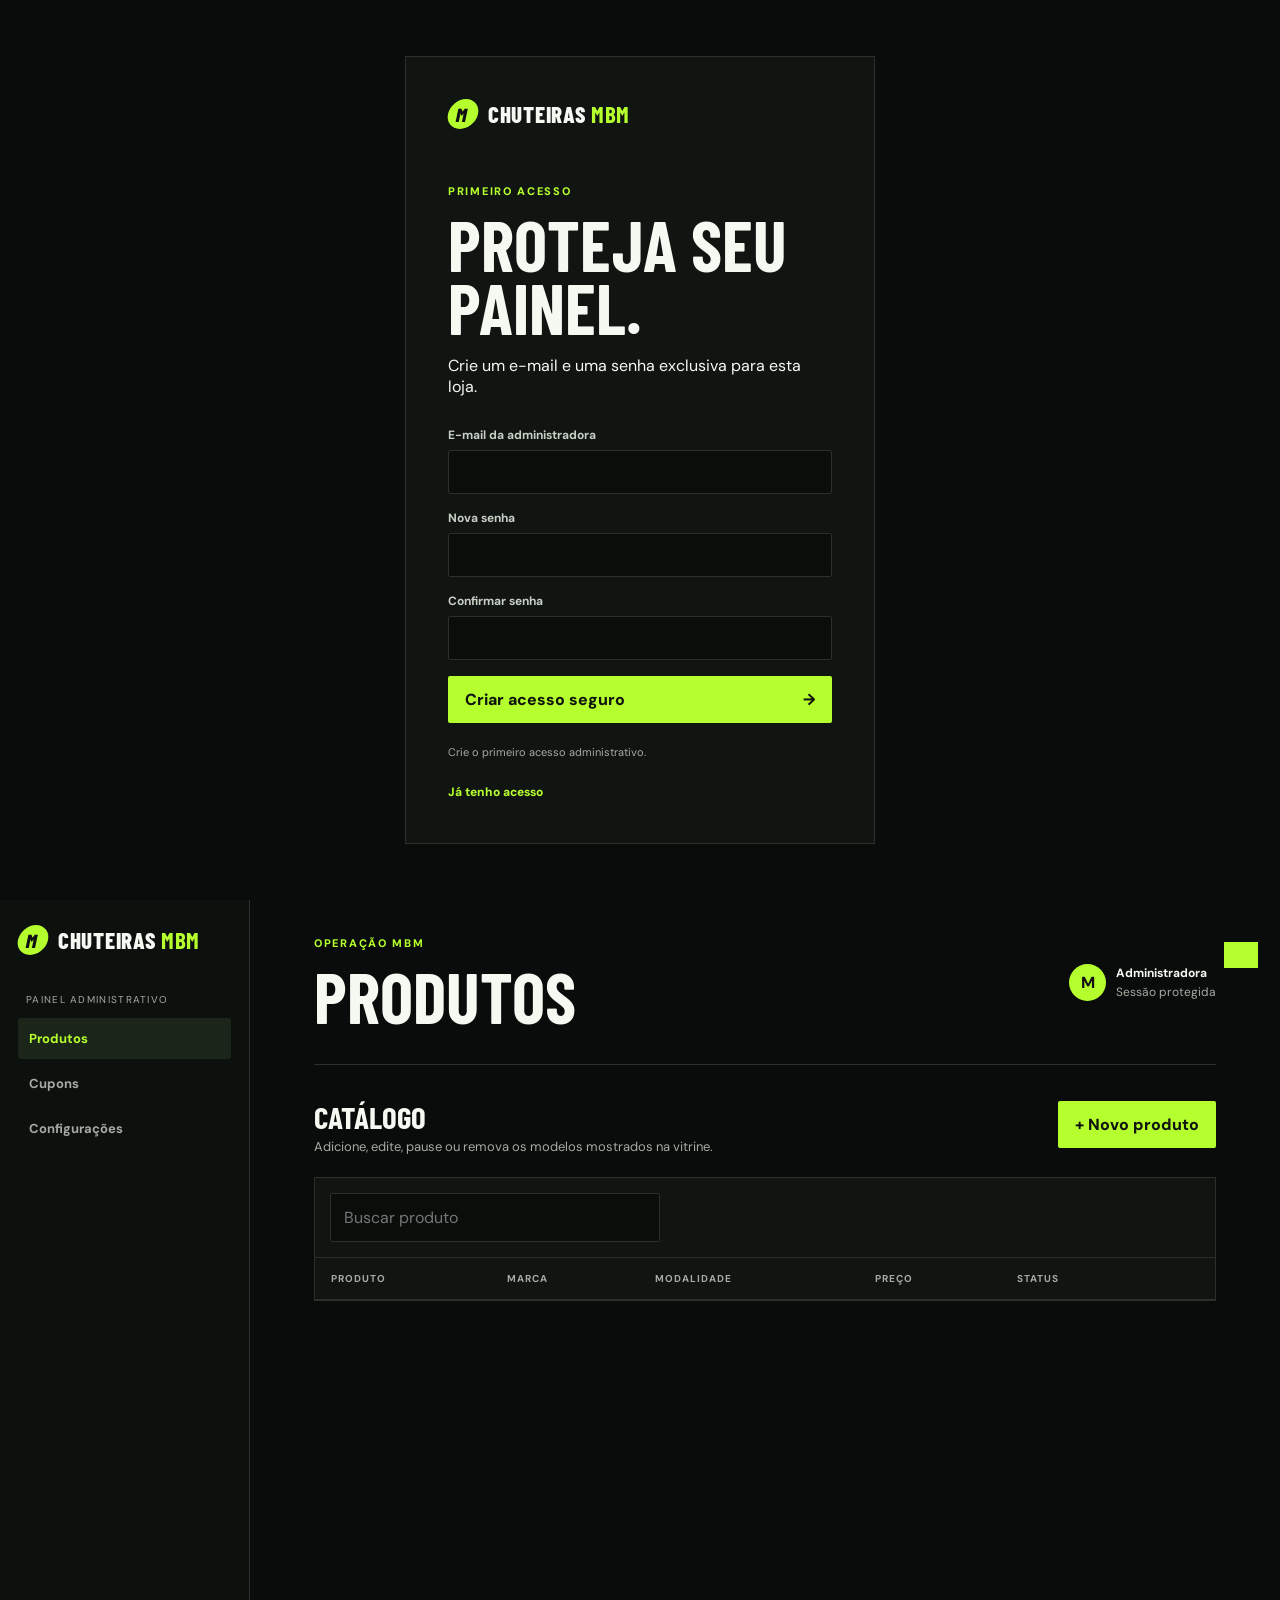
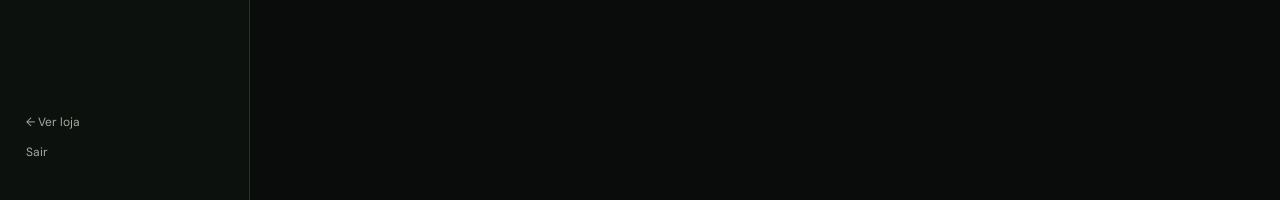
==== commit c5b93673: "Corrige cache do Safari e isolamento do admin" ====
--- a/admin.html
+++ b/admin.html
@@ -1,5 +1,5 @@
 <!doctype html>
-<html lang="pt-BR">
+<html lang="pt-BR" class="admin-page">
 <head>
   <meta charset="utf-8"><meta name="viewport" content="width=device-width, initial-scale=1">
   <meta name="theme-color" content="#070908"><meta name="robots" content="noindex">
@@ -19,5 +19,5 @@
       <section id="view-settings" class="admin-view"><div class="view-toolbar"><div><h2>Configurações</h2><p>Informações usadas no atendimento pelo WhatsApp.</p></div></div><div class="form-panel settings-panel"><form id="settings-form" class="admin-form"><label>Nome da loja<input id="setting-store-name" required></label><label>WhatsApp (somente números)<input id="setting-whatsapp" inputmode="numeric" required></label><label class="form-full">Mensagem de atendimento<textarea id="setting-message" rows="3" required></textarea></label><div class="form-actions form-full"><button class="button primary" type="submit">Salvar configurações</button></div></form></div><div class="form-panel settings-panel"><h2 class="settings-title">Alterar senha</h2><form id="password-form" class="admin-form"><label>Senha atual<input id="current-password" type="password" autocomplete="current-password" required></label><label>Nova senha<input id="new-password" type="password" minlength="8" autocomplete="new-password" required></label><label>Confirmar nova senha<input id="new-password-confirm" type="password" minlength="8" autocomplete="new-password" required></label><div class="form-actions form-full"><button class="button primary" type="submit">Atualizar senha</button></div></form></div></section>
     </section></div>
   <div id="toast" class="admin-toast" role="status" aria-live="polite"></div>
-  <script src="products.js"></script><script src="catalog.js"></script><script src="admin.js"></script><script>if('serviceWorker' in navigator){navigator.serviceWorker.register('sw.js');}</script>
+  <script src="products.js"></script><script src="catalog.js"></script><script src="admin.js"></script><script>if('serviceWorker' in navigator){navigator.serviceWorker.register('sw.js?v=3').then(registration=>registration.update());}</script>
 </body></html>
--- a/admin-enhancements.css
+++ b/admin-enhancements.css
@@ -1 +1 @@
-.login-link{margin-top:14px;padding:0;border:0;background:transparent;color:var(--adm-lime);font-size:12px;font-weight:800;cursor:pointer;text-align:left}.login-link:hover{text-decoration:underline}.image-upload-label{align-content:start}.image-upload-label input{position:absolute;width:1px;height:1px;opacity:0;pointer-events:none}.image-upload-label span{display:inline-flex;align-items:center;justify-content:center;min-height:46px;border:1px dashed var(--adm-lime);color:var(--adm-lime);font-size:13px;font-weight:800;cursor:pointer}.image-upload-label small{color:var(--adm-muted);font-weight:400;line-height:1.4}.image-upload-label:focus-within span{outline:2px solid #fff;outline-offset:2px}.image-preview{position:relative;min-height:118px;border:1px solid var(--adm-line);background:#0a0e0b;padding:8px}.image-preview img{display:block;width:100%;height:130px;object-fit:contain}.image-preview button{position:absolute;right:12px;top:12px;border:1px solid var(--adm-line);background:#0b0e0c;color:#fff;padding:7px 9px;font-size:11px;cursor:pointer}.table-actions{display:flex;gap:6px;flex-wrap:wrap}.settings-title{margin:0 0 18px;font-family:'Barlow Condensed';font-size:30px;text-transform:uppercase}.admin-form{align-items:start}.admin-form .image-upload-label{grid-column:span 2}.admin-form .image-preview{grid-column:span 1}@media(max-width:760px){.admin-nav{display:flex;overflow:auto;grid-template-columns:none;padding-bottom:4px}.admin-nav button{flex:0 0 auto}.admin-form .image-upload-label,.admin-form .image-preview{grid-column:auto}.table-actions{min-width:190px}.login-card{max-width:520px}.admin-header h1{font-size:46px}}
+html.admin-page,body.admin-body{min-height:100%;background:#090c0a;overscroll-behavior:none}body.admin-body{min-height:100dvh;overflow-x:hidden}body.admin-body::before{content:"";position:fixed;inset:0;z-index:-1;background:#090c0a}.admin-login,.admin-app{position:relative;z-index:0;min-height:100dvh;background:#090c0a}.login-link{margin-top:14px;padding:0;border:0;background:transparent;color:var(--adm-lime);font-size:12px;font-weight:800;cursor:pointer;text-align:left}.login-link:hover{text-decoration:underline}.image-upload-label{align-content:start}.image-upload-label input{position:absolute;width:1px;height:1px;opacity:0;pointer-events:none}.image-upload-label span{display:inline-flex;align-items:center;justify-content:center;min-height:46px;border:1px dashed var(--adm-lime);color:var(--adm-lime);font-size:13px;font-weight:800;cursor:pointer}.image-upload-label small{color:var(--adm-muted);font-weight:400;line-height:1.4}.image-upload-label:focus-within span{outline:2px solid #fff;outline-offset:2px}.image-preview{position:relative;min-height:118px;border:1px solid var(--adm-line);background:#0a0e0b;padding:8px}.image-preview img{display:block;width:100%;height:130px;object-fit:contain}.image-preview button{position:absolute;right:12px;top:12px;border:1px solid var(--adm-line);background:#0b0e0c;color:#fff;padding:7px 9px;font-size:11px;cursor:pointer}.table-actions{display:flex;gap:6px;flex-wrap:wrap}.settings-title{margin:0 0 18px;font-family:'Barlow Condensed';font-size:30px;text-transform:uppercase}.admin-form{align-items:start}.admin-form .image-upload-label{grid-column:span 2}.admin-form .image-preview{grid-column:span 1}@media(max-width:760px){.admin-nav{display:flex;overflow:auto;grid-template-columns:none;padding-bottom:4px}.admin-nav button{flex:0 0 auto}.admin-form .image-upload-label,.admin-form .image-preview{grid-column:auto}.table-actions{min-width:190px}.login-card{max-width:520px}.admin-header h1{font-size:46px}}
